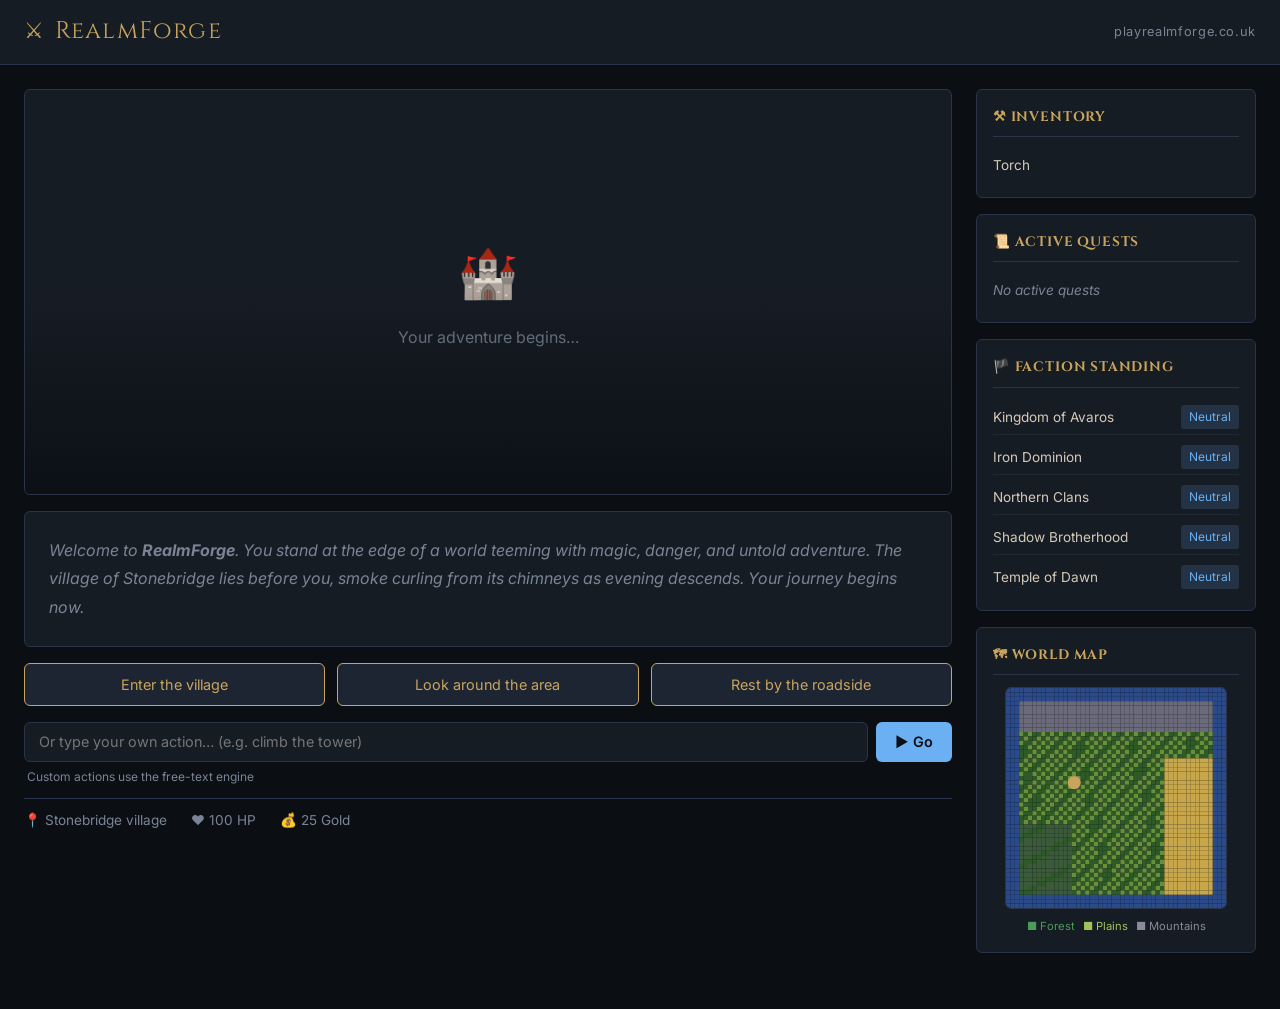
==== public_html/public/index.html @ 57f9b375 "restructure: move web content into public_html/ to mirror server paths Co-authored-by: hostyorkshire" ====
<!DOCTYPE html>
<html lang="en">
<head>
  <meta charset="UTF-8" />
  <meta name="viewport" content="width=device-width, initial-scale=1.0" />
  <title>RealmForge – AI Cinematic Adventure RPG</title>
  <link rel="preconnect" href="https://fonts.googleapis.com" />
  <link rel="preconnect" href="https://fonts.gstatic.com" crossorigin />
  <link href="https://fonts.googleapis.com/css2?family=Cinzel:wght@400;600;700&amp;family=Inter:wght@300;400;500&amp;display=swap" rel="stylesheet" />
  <link rel="stylesheet" href="style.css" />
</head>
<body>

  <!-- ── Header ───────────────────────────────────────────────────────────── -->
  <header class="site-header">
    <div class="header-inner">
      <div class="logo">
        <span class="logo-icon">⚔</span>
        <span class="logo-text">RealmForge</span>
      </div>
      <span class="domain">playrealmforge.co.uk</span>
    </div>
  </header>

  <!-- ── Main Layout ──────────────────────────────────────────────────────── -->
  <main class="game-layout">

    <!-- Left: Scene + Story + Choices -->
    <section class="main-panel">

      <!-- Scene Image -->
      <div class="scene-container" id="sceneContainer">
        <div class="scene-placeholder" id="scenePlaceholder">
          <span class="scene-icon">🏰</span>
          <p>Your adventure begins…</p>
        </div>
        <img id="sceneImage" class="scene-image hidden" src="" alt="Scene" />
        <div class="scene-overlay" id="sceneOverlay"></div>
      </div>

      <!-- Story Text -->
      <div class="story-panel" id="storyPanel">
        <div class="story-text" id="storyText">
          <p class="story-intro">
            Welcome to <strong>RealmForge</strong>. You stand at the edge of a world teeming with
            magic, danger, and untold adventure. The village of Stonebridge lies before you,
            smoke curling from its chimneys as evening descends. Your journey begins now.
          </p>
        </div>
      </div>

      <!-- Choice Buttons -->
      <div class="choices-panel" id="choicesPanel">
        <button class="choice-btn" data-choice="0" id="choice0">Enter the village</button>
        <button class="choice-btn" data-choice="1" id="choice1">Look around the area</button>
        <button class="choice-btn" data-choice="2" id="choice2">Rest by the roadside</button>
      </div>

      <!-- Custom Command -->
      <div class="command-panel">
        <div class="command-row">
          <input
            type="text"
            id="customCommand"
            class="command-input"
            placeholder="Or type your own action… (e.g. climb the tower)"
            maxlength="200"
            autocomplete="off"
          />
          <button id="commandSubmit" class="command-btn">▶ Go</button>
        </div>
        <div class="command-hint">Custom actions use the free-text engine</div>
      </div>

      <!-- Status Bar -->
      <div class="status-bar" id="statusBar">
        <span class="status-item" id="statusLocation">📍 Stonebridge Village</span>
        <span class="status-item" id="statusHealth">❤️ 100 HP</span>
        <span class="status-item" id="statusGold">💰 25 Gold</span>
      </div>

    </section>

    <!-- Right: Sidebar -->
    <aside class="sidebar">

      <!-- Inventory -->
      <div class="sidebar-section" id="inventorySection">
        <h3 class="sidebar-title">⚒ Inventory</h3>
        <ul class="item-list" id="inventoryList">
          <li class="item-entry">Torch</li>
        </ul>
      </div>

      <!-- Quests -->
      <div class="sidebar-section" id="questsSection">
        <h3 class="sidebar-title">📜 Active Quests</h3>
        <ul class="item-list" id="questList">
          <li class="item-entry quest-none">No active quests</li>
        </ul>
      </div>

      <!-- Factions -->
      <div class="sidebar-section" id="factionsSection">
        <h3 class="sidebar-title">🏴 Faction Standing</h3>
        <ul class="item-list" id="factionList">
          <li class="item-entry faction-entry">
            <span>Kingdom of Avaros</span>
            <span class="faction-rep neutral">Neutral</span>
          </li>
        </ul>
      </div>

      <!-- Mini Map -->
      <div class="sidebar-section">
        <h3 class="sidebar-title">🗺 World Map</h3>
        <div class="mini-map" id="miniMap">
          <canvas id="mapCanvas" width="220" height="220"></canvas>
          <div class="map-legend">
            <span class="legend-item forest">■ Forest</span>
            <span class="legend-item plains">■ Plains</span>
            <span class="legend-item mountains">■ Mountains</span>
          </div>
        </div>
      </div>

    </aside>
  </main>

  <!-- ── Loading Overlay ──────────────────────────────────────────────────── -->
  <div class="loading-overlay hidden" id="loadingOverlay">
    <div class="loading-inner">
      <div class="loading-spinner"></div>
      <p class="loading-text">The Game Master is weaving your story…</p>
    </div>
  </div>

  <!-- ── Notification Toast ───────────────────────────────────────────────── -->
  <div class="toast hidden" id="toast"></div>

  <script src="app.js"></script>
</body>
</html>
---- public_html/public/style.css ----
/* ─────────────────────────────────────────────────────────────────────────────
   RealmForge – Main Stylesheet
   ───────────────────────────────────────────────────────────────────────────── */

/* ── Variables ──────────────────────────────────────────────────────────────── */
:root {
  --bg-base:       #0b0f14;
  --bg-panel:      #161c24;
  --bg-panel-alt:  #1d2533;
  --color-primary: #c9a45c;
  --color-secondary:#6ab0f3;
  --color-danger:  #e05252;
  --color-success: #5ec97c;
  --color-text:    #d4c9b8;
  --color-muted:   #7a8494;
  --border-color:  #2a3347;
  --font-display:  'Cinzel', serif;
  --font-body:     'Inter', sans-serif;
  --radius:        6px;
  --transition:    0.25s ease;
}

/* ── Reset & Base ───────────────────────────────────────────────────────────── */
*, *::before, *::after { box-sizing: border-box; margin: 0; padding: 0; }

html { font-size: 16px; scroll-behavior: smooth; }

body {
  background-color: var(--bg-base);
  color: var(--color-text);
  font-family: var(--font-body);
  font-weight: 400;
  line-height: 1.65;
  min-height: 100vh;
}

img { display: block; max-width: 100%; }

a { color: var(--color-secondary); text-decoration: none; }
a:hover { text-decoration: underline; }

/* ── Header ─────────────────────────────────────────────────────────────────── */
.site-header {
  background: var(--bg-panel);
  border-bottom: 1px solid var(--border-color);
  padding: 0.75rem 1.5rem;
  position: sticky;
  top: 0;
  z-index: 100;
}

.header-inner {
  max-width: 1400px;
  margin: 0 auto;
  display: flex;
  align-items: center;
  justify-content: space-between;
}

.logo {
  display: flex;
  align-items: center;
  gap: 0.6rem;
  font-family: var(--font-display);
  font-size: 1.5rem;
  color: var(--color-primary);
  letter-spacing: 0.05em;
}

.logo-icon { font-size: 1.4rem; }

.domain {
  font-size: 0.8rem;
  color: var(--color-muted);
  letter-spacing: 0.05em;
}

/* ── Game Layout ─────────────────────────────────────────────────────────────── */
.game-layout {
  max-width: 1400px;
  margin: 1.5rem auto;
  padding: 0 1.5rem 2rem;
  display: grid;
  grid-template-columns: 1fr 280px;
  gap: 1.5rem;
  align-items: start;
}

@media (max-width: 900px) {
  .game-layout { grid-template-columns: 1fr; }
  .sidebar { order: 2; }
}

/* ── Scene ───────────────────────────────────────────────────────────────────── */
.scene-container {
  position: relative;
  background: var(--bg-panel);
  border: 1px solid var(--border-color);
  border-radius: var(--radius);
  overflow: hidden;
  aspect-ratio: 16 / 7;
  display: flex;
  align-items: center;
  justify-content: center;
}

.scene-placeholder {
  display: flex;
  flex-direction: column;
  align-items: center;
  gap: 0.75rem;
  color: var(--color-muted);
}

.scene-icon { font-size: 3rem; }

.scene-image {
  width: 100%;
  height: 100%;
  object-fit: cover;
  transition: opacity 0.6s ease;
}

.scene-overlay {
  position: absolute;
  inset: 0;
  background: linear-gradient(to bottom, transparent 50%, rgba(11,15,20,0.9) 100%);
  pointer-events: none;
}

/* ── Story Panel ─────────────────────────────────────────────────────────────── */
.story-panel {
  background: var(--bg-panel);
  border: 1px solid var(--border-color);
  border-radius: var(--radius);
  padding: 1.5rem;
  margin-top: 1rem;
  min-height: 120px;
}

.story-text {
  font-size: 1rem;
  line-height: 1.8;
  color: var(--color-text);
}

.story-text.fade-in {
  animation: fadeInText 0.5s ease forwards;
}

.story-intro { font-style: italic; color: var(--color-muted); }

@keyframes fadeInText {
  from { opacity: 0; transform: translateY(8px); }
  to   { opacity: 1; transform: translateY(0); }
}

/* ── Choices ─────────────────────────────────────────────────────────────────── */
.choices-panel {
  display: grid;
  grid-template-columns: repeat(3, 1fr);
  gap: 0.75rem;
  margin-top: 1rem;
}

@media (max-width: 640px) {
  .choices-panel { grid-template-columns: 1fr; }
}

.choice-btn {
  background: var(--bg-panel-alt);
  color: var(--color-primary);
  border: 1px solid var(--color-primary);
  border-radius: var(--radius);
  padding: 0.75rem 1rem;
  font-family: var(--font-body);
  font-size: 0.9rem;
  cursor: pointer;
  transition: background var(--transition), box-shadow var(--transition);
  text-align: center;
}

.choice-btn:hover:not(:disabled) {
  background: rgba(201,164,92,0.15);
  box-shadow: 0 0 12px rgba(201,164,92,0.35);
}

.choice-btn:disabled {
  opacity: 0.45;
  cursor: not-allowed;
}

/* ── Command Input ───────────────────────────────────────────────────────────── */
.command-panel {
  margin-top: 1rem;
  display: flex;
  flex-direction: column;
  gap: 0.3rem;
}

.command-row {
  display: flex;
  gap: 0.5rem;
}

.command-input {
  flex: 1;
  background: var(--bg-panel);
  border: 1px solid var(--border-color);
  border-radius: var(--radius);
  color: var(--color-text);
  font-family: var(--font-body);
  font-size: 0.9rem;
  padding: 0.65rem 0.9rem;
  transition: border-color var(--transition);
}

.command-input:focus {
  outline: none;
  border-color: var(--color-secondary);
}

.command-btn {
  background: var(--color-secondary);
  color: var(--bg-base);
  border: none;
  border-radius: var(--radius);
  padding: 0.65rem 1.2rem;
  font-family: var(--font-body);
  font-size: 0.9rem;
  font-weight: 600;
  cursor: pointer;
  white-space: nowrap;
  transition: opacity var(--transition);
}

.command-btn:hover:not(:disabled) { opacity: 0.85; }
.command-btn:disabled { opacity: 0.45; cursor: not-allowed; }

.command-hint {
  font-size: 0.75rem;
  color: var(--color-muted);
  padding-left: 0.2rem;
}

/* ── Status Bar ──────────────────────────────────────────────────────────────── */
.status-bar {
  display: flex;
  gap: 1.5rem;
  padding: 0.6rem 0;
  border-top: 1px solid var(--border-color);
  margin-top: 0.75rem;
  flex-wrap: wrap;
}

.status-item {
  font-size: 0.85rem;
  color: var(--color-muted);
}

/* ── Sidebar ─────────────────────────────────────────────────────────────────── */
.sidebar {
  display: flex;
  flex-direction: column;
  gap: 1rem;
}

.sidebar-section {
  background: var(--bg-panel);
  border: 1px solid var(--border-color);
  border-radius: var(--radius);
  padding: 1rem;
}

.sidebar-title {
  font-family: var(--font-display);
  font-size: 0.85rem;
  color: var(--color-primary);
  letter-spacing: 0.06em;
  text-transform: uppercase;
  margin-bottom: 0.75rem;
  border-bottom: 1px solid var(--border-color);
  padding-bottom: 0.5rem;
}

.item-list {
  list-style: none;
  display: flex;
  flex-direction: column;
  gap: 0.3rem;
}

.item-entry {
  font-size: 0.85rem;
  padding: 0.3rem 0;
  border-bottom: 1px solid rgba(42,51,71,0.5);
  color: var(--color-text);
}

.item-entry:last-child { border-bottom: none; }

.quest-none, .item-entry.empty { color: var(--color-muted); font-style: italic; }

/* ── Faction Rep ─────────────────────────────────────────────────────────────── */
.faction-entry {
  display: flex;
  justify-content: space-between;
  align-items: center;
}

.faction-rep {
  font-size: 0.75rem;
  padding: 0.15rem 0.5rem;
  border-radius: 3px;
}

.faction-rep.neutral    { background: rgba(106,176,243,0.15); color: var(--color-secondary); }
.faction-rep.friendly   { background: rgba(94,201,124,0.15);  color: var(--color-success); }
.faction-rep.hostile    { background: rgba(224,82,82,0.15);   color: var(--color-danger); }
.faction-rep.honoured   { background: rgba(201,164,92,0.15);  color: var(--color-primary); }

/* ── Mini Map ────────────────────────────────────────────────────────────────── */
.mini-map {
  display: flex;
  flex-direction: column;
  align-items: center;
  gap: 0.5rem;
}

#mapCanvas {
  border: 1px solid var(--border-color);
  border-radius: var(--radius);
  display: block;
}

.map-legend {
  display: flex;
  flex-wrap: wrap;
  gap: 0.5rem;
  justify-content: center;
}

.legend-item {
  font-size: 0.7rem;
  color: var(--color-muted);
}

.legend-item.forest    { color: #4a9c5a; }
.legend-item.plains    { color: #a0c45a; }
.legend-item.mountains { color: #8a8a9a; }

/* ── Loading Overlay ─────────────────────────────────────────────────────────── */
.loading-overlay {
  position: fixed;
  inset: 0;
  background: rgba(11,15,20,0.85);
  display: flex;
  align-items: center;
  justify-content: center;
  z-index: 1000;
  backdrop-filter: blur(3px);
}

.loading-inner {
  display: flex;
  flex-direction: column;
  align-items: center;
  gap: 1rem;
}

.loading-spinner {
  width: 48px;
  height: 48px;
  border: 3px solid var(--border-color);
  border-top-color: var(--color-primary);
  border-radius: 50%;
  animation: spin 0.9s linear infinite;
}

@keyframes spin {
  to { transform: rotate(360deg); }
}

.loading-text {
  font-family: var(--font-display);
  font-size: 0.9rem;
  color: var(--color-primary);
  letter-spacing: 0.04em;
}

/* ── Toast ───────────────────────────────────────────────────────────────────── */
.toast {
  position: fixed;
  bottom: 2rem;
  left: 50%;
  transform: translateX(-50%) translateY(20px);
  background: var(--bg-panel-alt);
  color: var(--color-text);
  border: 1px solid var(--border-color);
  border-radius: var(--radius);
  padding: 0.75rem 1.5rem;
  font-size: 0.9rem;
  opacity: 0;
  transition: opacity 0.3s ease, transform 0.3s ease;
  z-index: 2000;
  pointer-events: none;
}

.toast.show {
  opacity: 1;
  transform: translateX(-50%) translateY(0);
}

/* ── Utility ─────────────────────────────────────────────────────────────────── */
.hidden { display: none !important; }
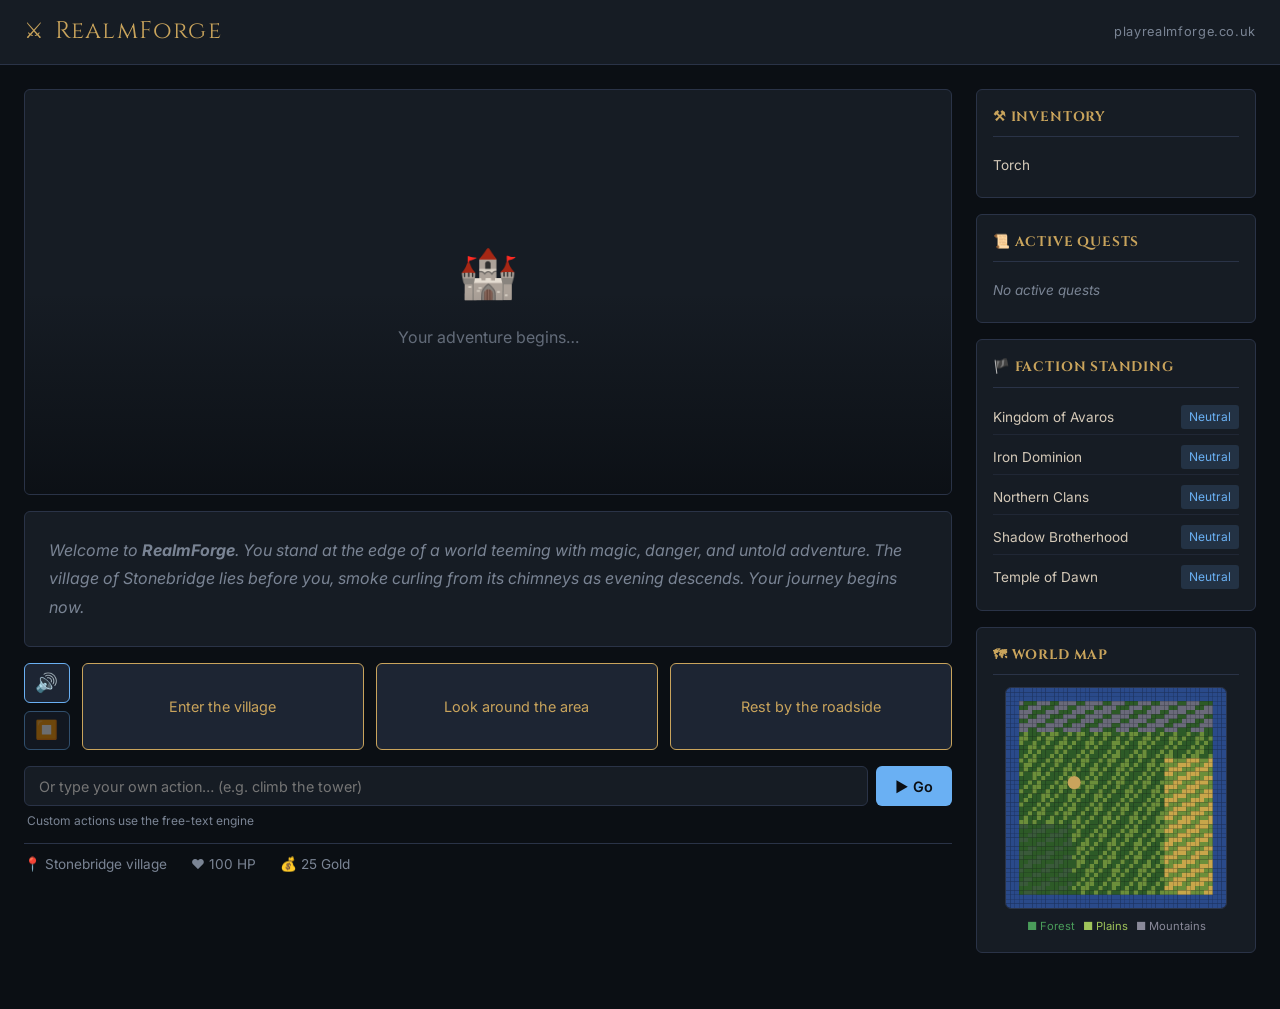
==== commit d71fbb09: "feat: add free TTS accessibility controls using Web Speech API Co-authored-by: hostyorkshire <301843" ====
--- a/public_html/public/index.html
+++ b/public_html/public/index.html
@@ -49,11 +49,18 @@
         </div>
       </div>
 
-      <!-- Choice Buttons -->
-      <div class="choices-panel" id="choicesPanel">
-        <button class="choice-btn" data-choice="0" id="choice0">Enter the village</button>
-        <button class="choice-btn" data-choice="1" id="choice1">Look around the area</button>
-        <button class="choice-btn" data-choice="2" id="choice2">Rest by the roadside</button>
+      <!-- Choice Buttons + TTS Controls -->
+      <!-- tts-controls sits to the left of the three choices; remove this div to remove TTS -->
+      <div class="choices-row">
+        <div class="tts-controls" id="ttsControls">
+          <button class="tts-btn" id="ttsPlay" aria-label="Read story aloud" title="Read story aloud">🔊</button>
+          <button class="tts-btn" id="ttsStop" aria-label="Stop reading" title="Stop reading" disabled>⏹️</button>
+        </div>
+        <div class="choices-panel" id="choicesPanel">
+          <button class="choice-btn" data-choice="0" id="choice0">Enter the village</button>
+          <button class="choice-btn" data-choice="1" id="choice1">Look around the area</button>
+          <button class="choice-btn" data-choice="2" id="choice2">Rest by the roadside</button>
+        </div>
       </div>
 
       <!-- Custom Command -->
--- a/public_html/public/style.css
+++ b/public_html/public/style.css
@@ -156,15 +156,26 @@
 }
 
 /* ── Choices ─────────────────────────────────────────────────────────────────── */
+
+/* Outer row: TTS controls on the left, choice buttons filling the rest */
+.choices-row {
+  display: flex;
+  gap: 0.75rem;
+  align-items: stretch;
+  margin-top: 1rem;
+}
+
 .choices-panel {
+  flex: 1;
   display: grid;
   grid-template-columns: repeat(3, 1fr);
   gap: 0.75rem;
-  margin-top: 1rem;
 }
 
 @media (max-width: 640px) {
-  .choices-panel { grid-template-columns: 1fr; }
+  .choices-row    { flex-direction: column; }
+  .tts-controls   { flex-direction: row; }
+  .choices-panel  { grid-template-columns: 1fr; }
 }
 
 .choice-btn {
@@ -187,6 +198,38 @@
 
 .choice-btn:disabled {
   opacity: 0.45;
+  cursor: not-allowed;
+}
+
+/* ── TTS (Text-to-Speech) Buttons ───────────────────────────────────────────── */
+/* Vertically stacked Play / Stop buttons shown to the left of the choice buttons */
+.tts-controls {
+  display: flex;
+  flex-direction: column;
+  gap: 0.5rem;
+  justify-content: center;
+  flex-shrink: 0;
+}
+
+.tts-btn {
+  background: var(--bg-panel-alt);
+  color: var(--color-secondary);
+  border: 1px solid var(--color-secondary);
+  border-radius: var(--radius);
+  padding: 0.6rem 0.65rem;
+  font-size: 1.15rem;
+  line-height: 1;
+  cursor: pointer;
+  transition: background var(--transition), box-shadow var(--transition);
+}
+
+.tts-btn:hover:not(:disabled) {
+  background: rgba(106,176,243,0.15);
+  box-shadow: 0 0 10px rgba(106,176,243,0.3);
+}
+
+.tts-btn:disabled {
+  opacity: 0.4;
   cursor: not-allowed;
 }
 
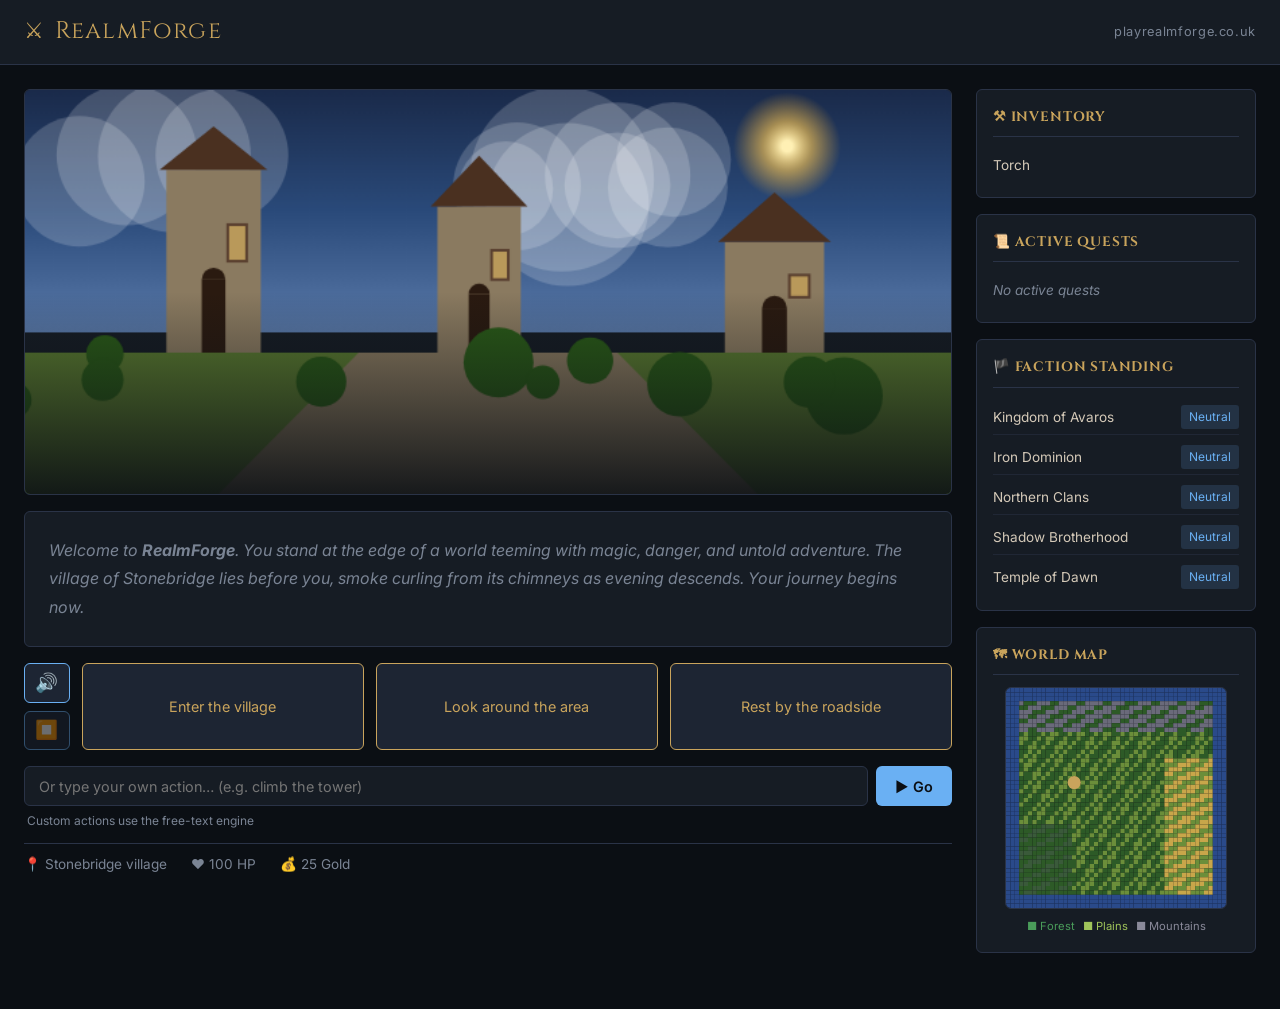
==== commit bb0f05d6: "Remove Stable Diffusion, replace with HTML5 Canvas scene generation Co-authored-by: hostyorkshire <3" ====
--- a/public_html/public/index.html
+++ b/public_html/public/index.html
@@ -28,13 +28,9 @@
     <!-- Left: Scene + Story + Choices -->
     <section class="main-panel">
 
-      <!-- Scene Image -->
+      <!-- Scene Image (HTML5 Canvas – generated in browser) -->
       <div class="scene-container" id="sceneContainer">
-        <div class="scene-placeholder" id="scenePlaceholder">
-          <span class="scene-icon">🏰</span>
-          <p>Your adventure begins…</p>
-        </div>
-        <img id="sceneImage" class="scene-image hidden" src="" alt="Scene" />
+        <canvas id="sceneCanvas" class="scene-image" width="800" height="300" aria-label="Procedurally generated scene illustration"></canvas>
         <div class="scene-overlay" id="sceneOverlay"></div>
       </div>
 
